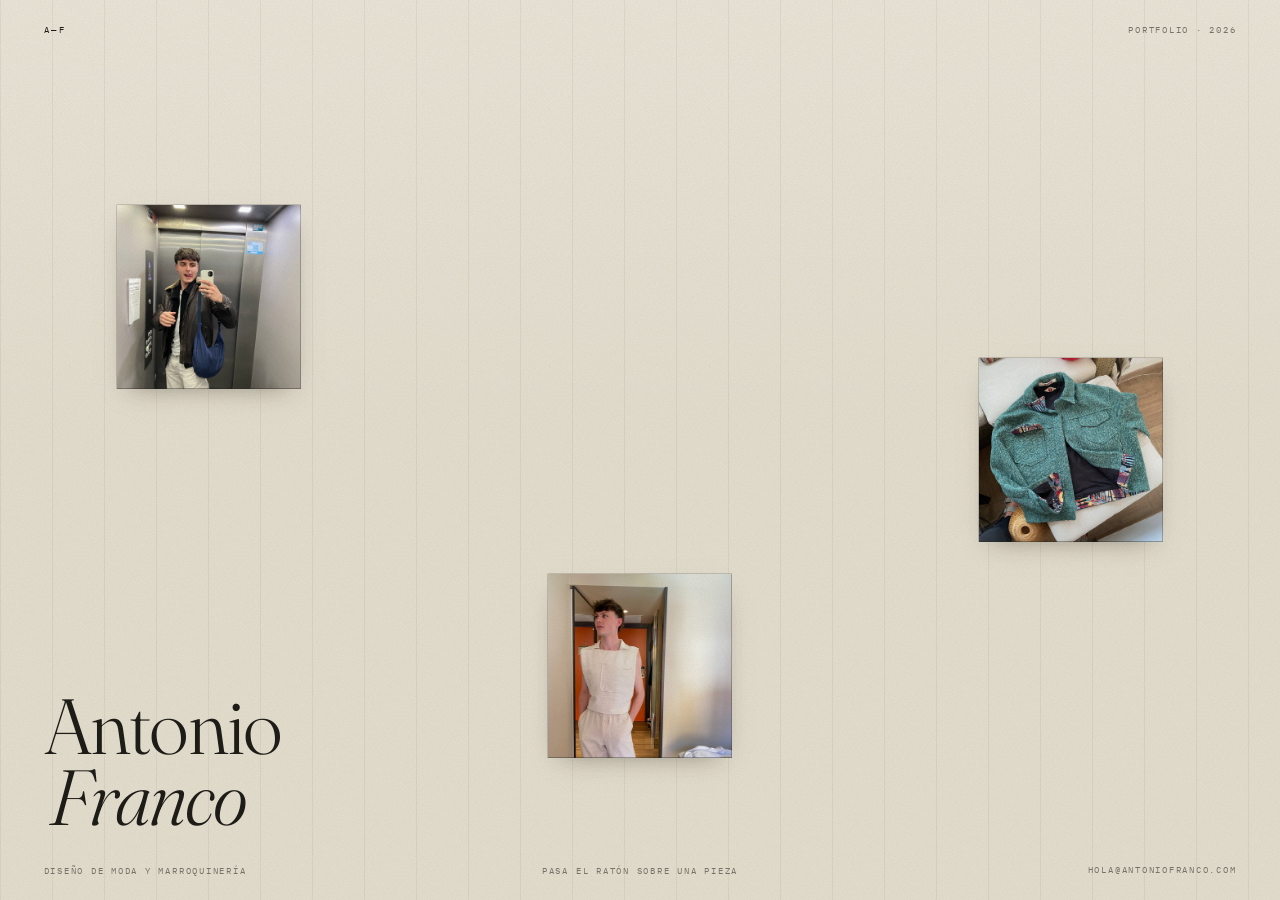
==== index.html @ 1c2f72b3 "Estructura inicial de la web" ====
<!doctype html>
<html lang="es">
<head>
<meta charset="utf-8">
<meta name="viewport" content="width=device-width, initial-scale=1">
<meta name="description" content="Antonio Franco — diseño de moda y marroquinería. Portfolio.">
<title>Antonio Franco</title>
<link rel="preconnect" href="https://fonts.googleapis.com">
<link rel="preconnect" href="https://fonts.gstatic.com" crossorigin>
<link rel="stylesheet" href="https://fonts.googleapis.com/css2?family=Fraunces:ital,opsz,wght@0,9..144,200..700;1,9..144,200..500&family=IBM+Plex+Mono:wght@400;500&display=swap">
</head>
<body>
<style>
  /*
     ANTONIO FRANCO — hero
     Tres piezas sueltas sobre papel. Al pasar el ratón se abren
     en tríptico y cada una reproduce su tercio del mismo vídeo.
     Mundo visual único (papel de taller): sin tema oscuro,
     todos los colores pintados explícitamente.
 */
  :root{
    --paper:    #E4DECE;
    --ink:      #1E1C17;
    --graphite: #7A756A;
    --rule:     rgba(30,28,23,.13);
    --indigo:   #2A2472;

    --f-display:"Fraunces","Hoefler Text",Georgia,serif;
    --f-mono:"IBM Plex Mono",ui-monospace,"SF Mono",Menlo,monospace;

    --gutter: clamp(1.1rem,3.4vw,3.4rem);
    --gap: clamp(6px,.85vw,14px);
    --sq: clamp(104px,14.4vw,250px);
    --ease: cubic-bezier(.16,.86,.28,1);
    --dur: 820ms;
  }

  *{ box-sizing:border-box; }
  html,body{ height:100%; }
  body{
    margin:0;
    background:var(--paper);
    color:var(--ink);
    font-family:var(--f-display);
    font-optical-sizing:auto;
    -webkit-font-smoothing:antialiased;
    overflow:hidden;
  }

  .hero{
    position:relative;
    height:100dvh; min-height:520px;
    overflow:hidden;
    background:
      repeating-linear-gradient(to right, rgba(30,28,23,.055) 0 1px, transparent 1px 52px),
      linear-gradient(to bottom, rgba(255,253,247,.20), rgba(255,253,247,0) 46%),
      var(--paper);
    cursor:default;
  }
  .hero::after{ /* grano de papel */
    content:""; position:absolute; inset:0; pointer-events:none; z-index:5;
    opacity:.45; mix-blend-mode:multiply;
    background-image:url("data:image/svg+xml,%3Csvg xmlns='http://www.w3.org/2000/svg' width='160' height='160'%3E%3Cfilter id='n'%3E%3CfeTurbulence type='fractalNoise' baseFrequency='.85' numOctaves='3'/%3E%3CfeColorMatrix type='saturate' values='0'/%3E%3C/filter%3E%3Crect width='160' height='160' filter='url(%23n)' opacity='.35'/%3E%3C/svg%3E");
  }

  /* Rótulos */
  .chrome{
    position:absolute; inset:0; z-index:1;
    padding:clamp(1rem,2.6vh,1.9rem) var(--gutter);
    display:grid; grid-template-rows:auto 1fr auto;
    pointer-events:none;
    transition:opacity 420ms ease, filter 420ms ease;
  }
  .hero.open .chrome{ opacity:0; filter:blur(2px); }

  .mono{
    font-family:var(--f-mono);
    font-size:clamp(.58rem,.72vw,.72rem);
    letter-spacing:.19em; text-transform:uppercase;
    color:var(--graphite);
  }
  .row{ display:flex; justify-content:space-between; align-items:baseline; gap:1rem; }
  .row .mark{ color:var(--ink); letter-spacing:.3em; }

  .name{
    align-self:end;
    margin:0 0 clamp(1rem,3.4vh,2.4rem); font-weight:300;
    font-size:clamp(2rem,6.1vw,5.6rem);
    line-height:.9; letter-spacing:-.022em;
  }
  .name em{ font-style:italic; font-weight:300; display:block; padding-left:.07em; }

  .foot{ align-items:flex-end; }
  .foot a{ color:var(--graphite); text-decoration:none; pointer-events:auto; border-bottom:1px solid transparent; }
  .foot a:hover{ color:var(--indigo); border-bottom-color:var(--indigo); }
  .foot a:focus-visible{ outline:2px solid var(--indigo); outline-offset:3px; }

  .hint{
    position:absolute; z-index:1;
    left:50%; bottom:clamp(1rem,2.6vh,1.9rem);
    transform:translateX(-50%);
    margin:0; pointer-events:none;
    transition:opacity 380ms ease;
  }
  .hero.open .hint, .hero.touched .hint{ opacity:0; }

  /* Las tres piezas */
  .panel{
    position:absolute; z-index:2;
    margin:0; padding:0;
    left:var(--cx); top:var(--cy);
    width:var(--sq); height:var(--sq);
    transform:translate(-50%,-50%);
    overflow:hidden;
    background:#0d0c0b;
    cursor:pointer;
    -webkit-tap-highlight-color:transparent;
    box-shadow:0 10px 26px -14px rgba(40,32,20,.5);
    transition:
      left var(--dur) var(--ease),
      top var(--dur) var(--ease),
      width var(--dur) var(--ease),
      height var(--dur) var(--ease),
      box-shadow var(--dur) var(--ease);
  }
  .panel img,
  .panel canvas{
    position:absolute; inset:0;
    width:100%; height:100%;
    display:block; object-fit:cover;
    object-position:var(--pos,50% 50%);
    -webkit-user-select:none; user-select:none; -webkit-user-drag:none;
  }
  .panel canvas{ opacity:0; transition:opacity 320ms ease; }
  .panel:focus-visible{ outline:2px solid var(--indigo); outline-offset:4px; }

  /* posiciones cerradas: mismos centros de columna, alturas distintas */
  .p1{ --cx:16.33%; --cy:33%; --pos:44% 46%; }
  .p2{ --cx:50%;    --cy:74%; --pos:38% 38%; }
  .p3{ --cx:83.67%; --cy:50%; --pos:52% 48%; }

  /* abiertas: un tercio de pantalla cada una */
  .hero.open .panel{
    top:50%;
    width:calc((100% - 4*var(--gap)) / 3);
    height:calc(100% - 2*var(--gap));
    box-shadow:0 0 0 rgba(0,0,0,0);
  }
  .hero.open .p1{ left:calc(var(--gap) + (100% - 4*var(--gap))/6); }
  .hero.open .p2{ left:50%; }
  .hero.open .p3{ left:calc(100% - var(--gap) - (100% - 4*var(--gap))/6); }

  /* sonda para leer --gap resuelto en px desde JS */
  #probe{ position:absolute; left:-9999px; top:0; width:var(--gap); height:1px; }

  #clip{ position:absolute; width:1px; height:1px; opacity:0; pointer-events:none; left:-9999px; }

  /* En táctil no hay hover: al pulsar, esa pieza sola a pantalla completa */
  @media (hover:none){
    .hero.open .panel{ opacity:0; pointer-events:none; transition:opacity 300ms ease, left var(--dur) var(--ease), top var(--dur) var(--ease), width var(--dur) var(--ease), height var(--dur) var(--ease); }
    .hero.open .panel.solo{
      opacity:1; pointer-events:auto;
      left:50%; top:50%;
      width:calc(100% - 2*var(--gap));
      height:calc(100% - 2*var(--gap));
    }
    .hero.open .panel.solo canvas{ background:var(--paper); }
  }

  @media (max-width:760px){
    :root{ --sq:clamp(96px,26vw,190px); --gutter:clamp(.7rem,3vw,1.4rem); }
    .p1{ --cx:26%; --cy:26%; }
    .p2{ --cx:50%; --cy:56%; }
    .p3{ --cx:74%; --cy:38%; }
    .name{ font-size:clamp(1.9rem,9vw,3.4rem); }
    .foot{ flex-direction:column; align-items:flex-start; gap:.35rem; }
  }

  @media (prefers-reduced-motion:reduce){
    :root{ --dur:1ms; }
    .panel, .chrome, .hint, .panel canvas{ transition-duration:1ms; }
  }
</style>

<section class="hero" id="hero">

  <figure class="panel p1" tabindex="0" aria-label="Pieza uno">
    <img src="[data-uri]" alt="Chaqueta de cuero y pantalón de lino" draggable="false">
    <canvas></canvas>
  </figure>
  <figure class="panel p2" tabindex="0" aria-label="Pieza dos">
    <img src="[data-uri]" alt="Conjunto de lino crudo sin mangas" draggable="false">
    <canvas></canvas>
  </figure>
  <figure class="panel p3" tabindex="0" aria-label="Pieza tres">
    <img src="[data-uri]" alt="Sobrecamisa de tweed verde con forro estampado" draggable="false">
    <canvas></canvas>
  </figure>

  <div class="chrome">
    <div class="row mono">
      <span class="mark">A—F</span>
      <span>Portfolio · 2026</span>
    </div>
    <h1 class="name">Antonio<em>Franco</em></h1>
    <div class="row foot mono">
      <span>Diseño de moda y marroquinería</span>
      <!-- EDITA: pon aquí el email real -->
      <a href="mailto:hola@antoniofranco.com">hola@antoniofranco.com</a>
    </div>
  </div>

  <p class="hint mono" id="hint">Pasa el ratón sobre una pieza</p>

  <i id="probe" aria-hidden="true"></i>
  <video id="clip" src="[data-uri]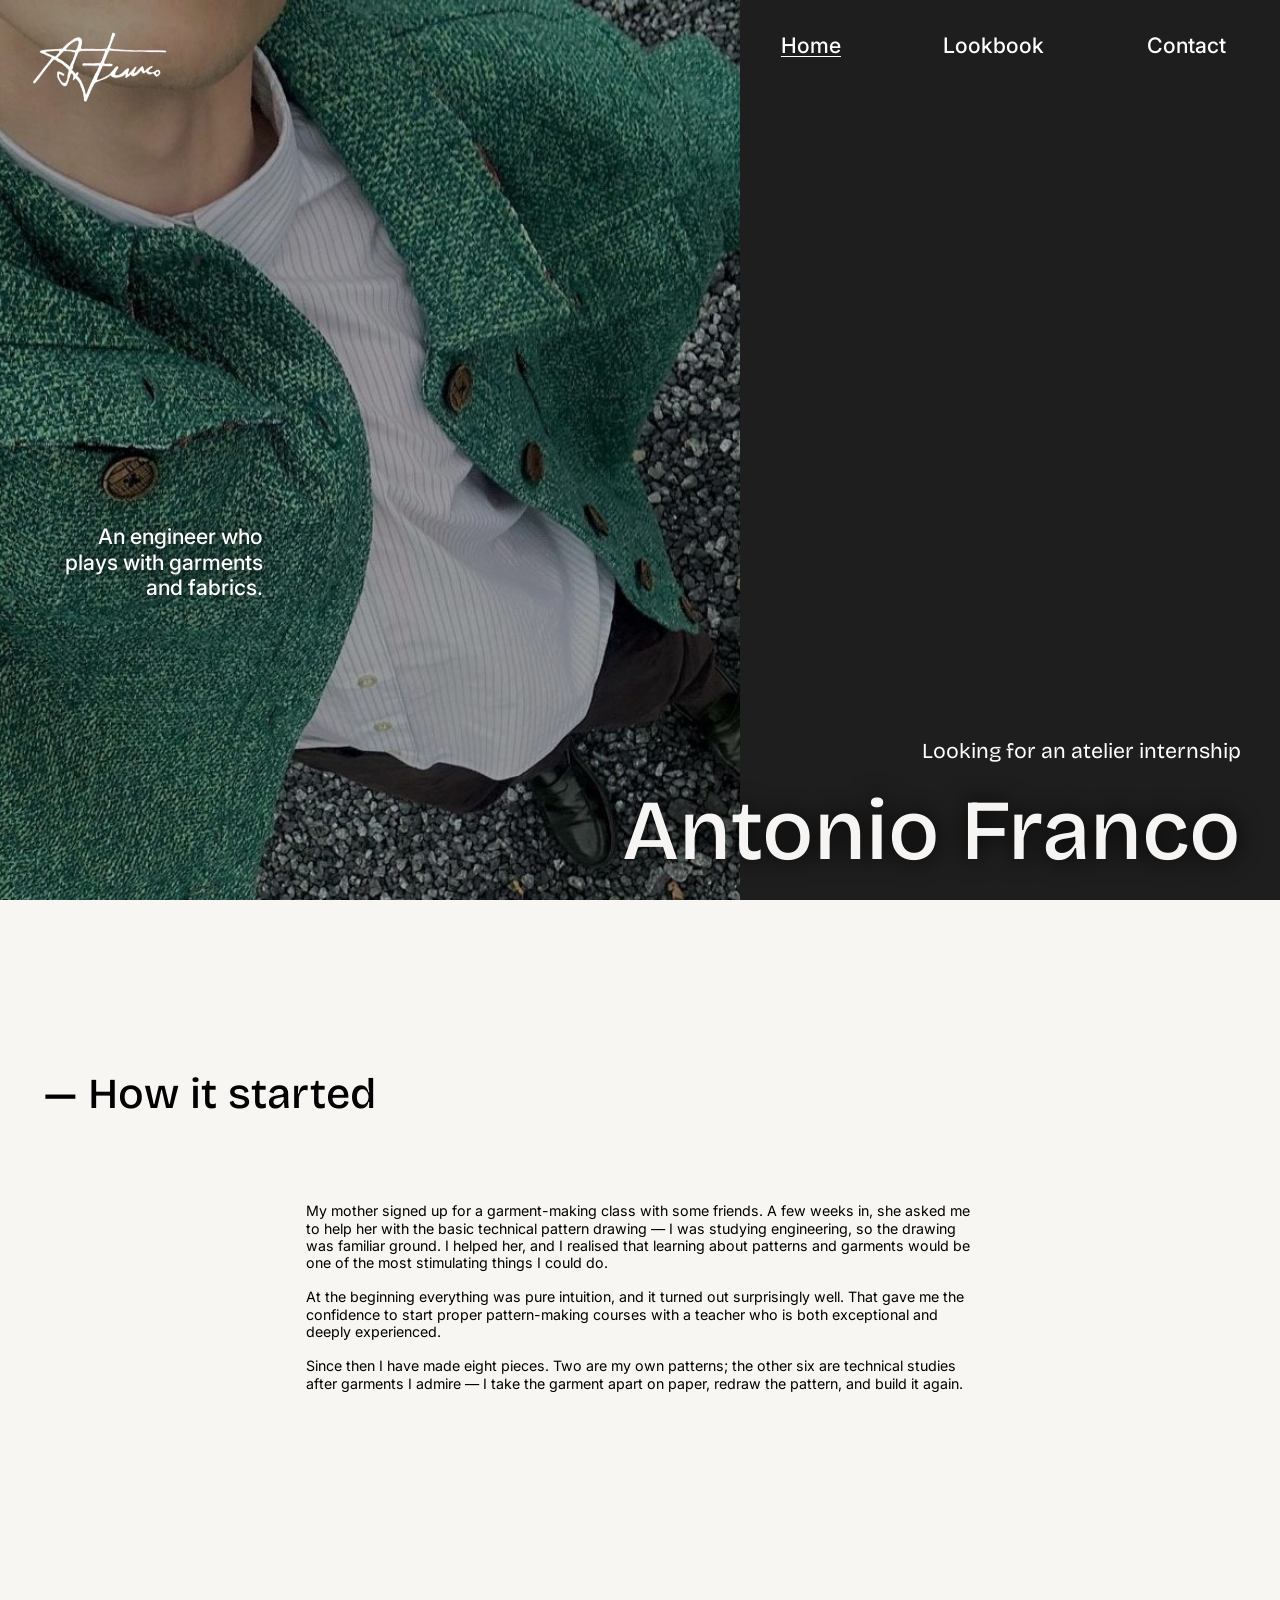
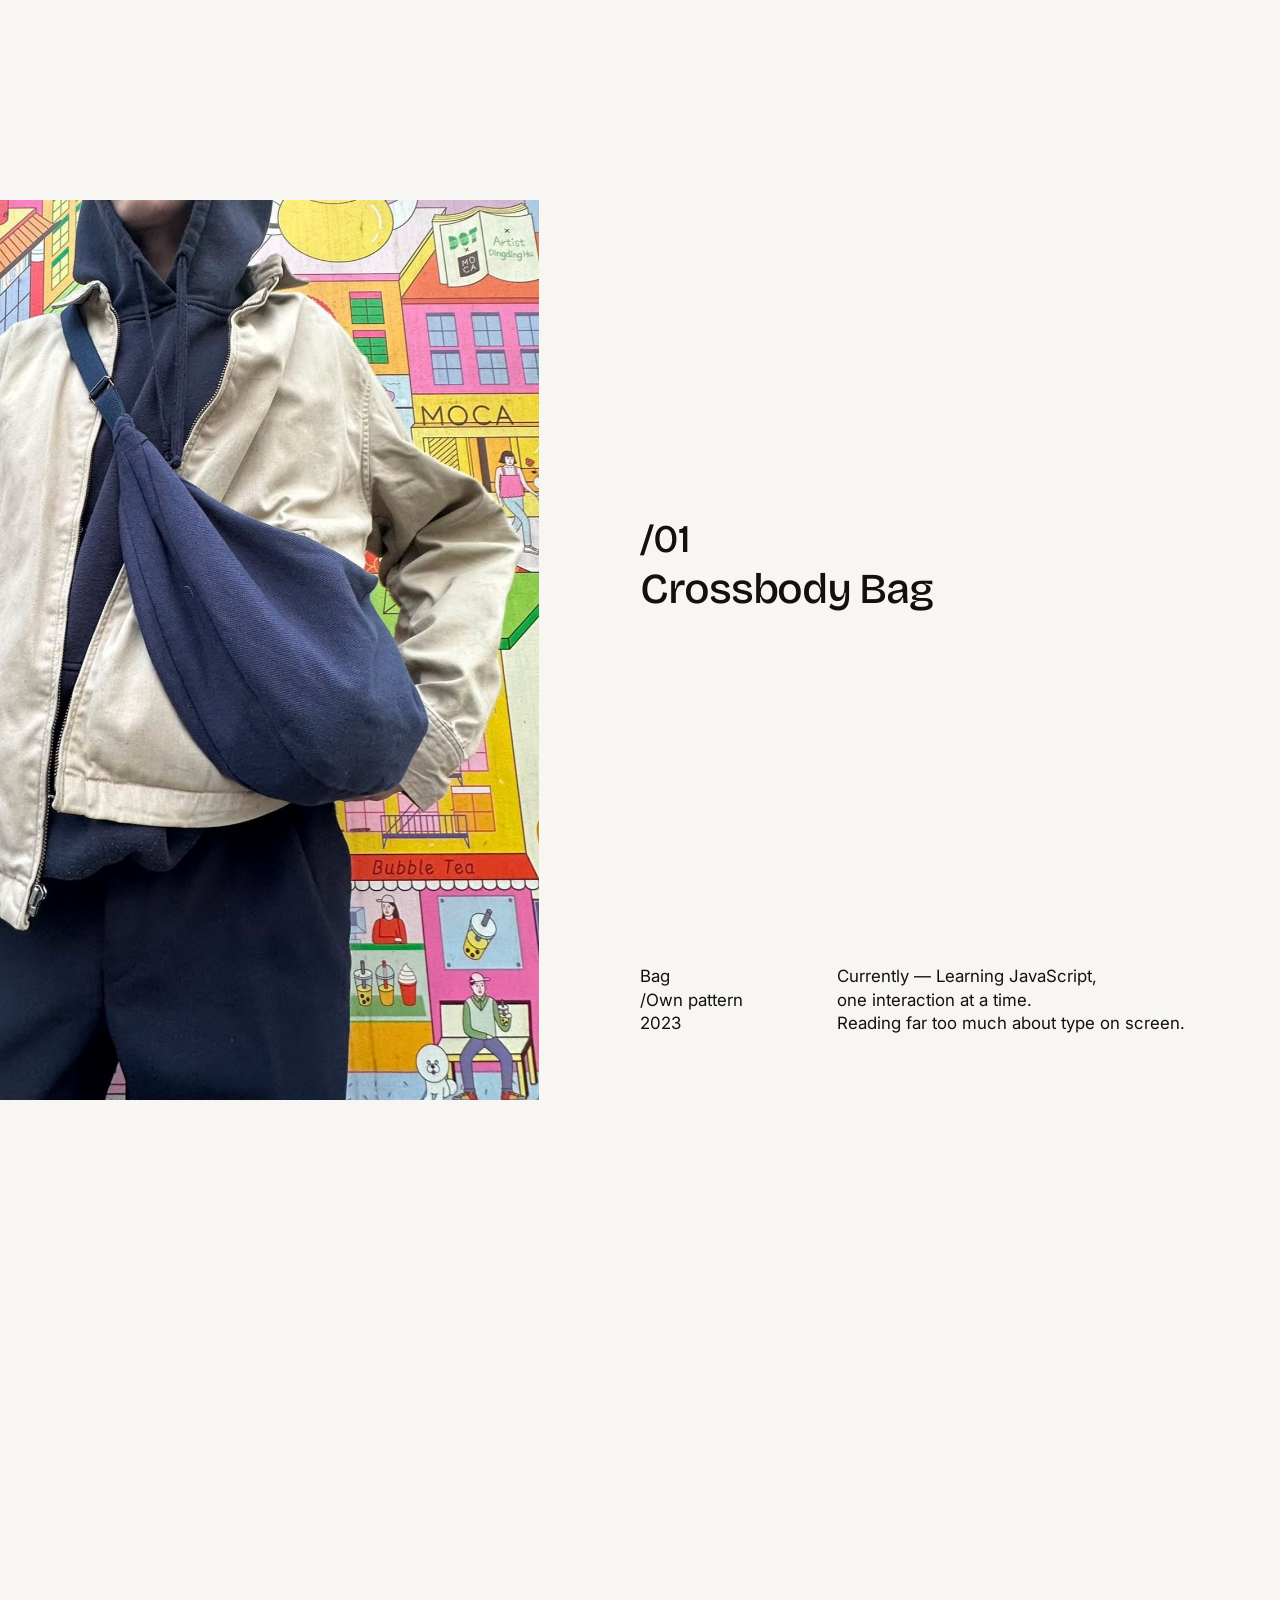
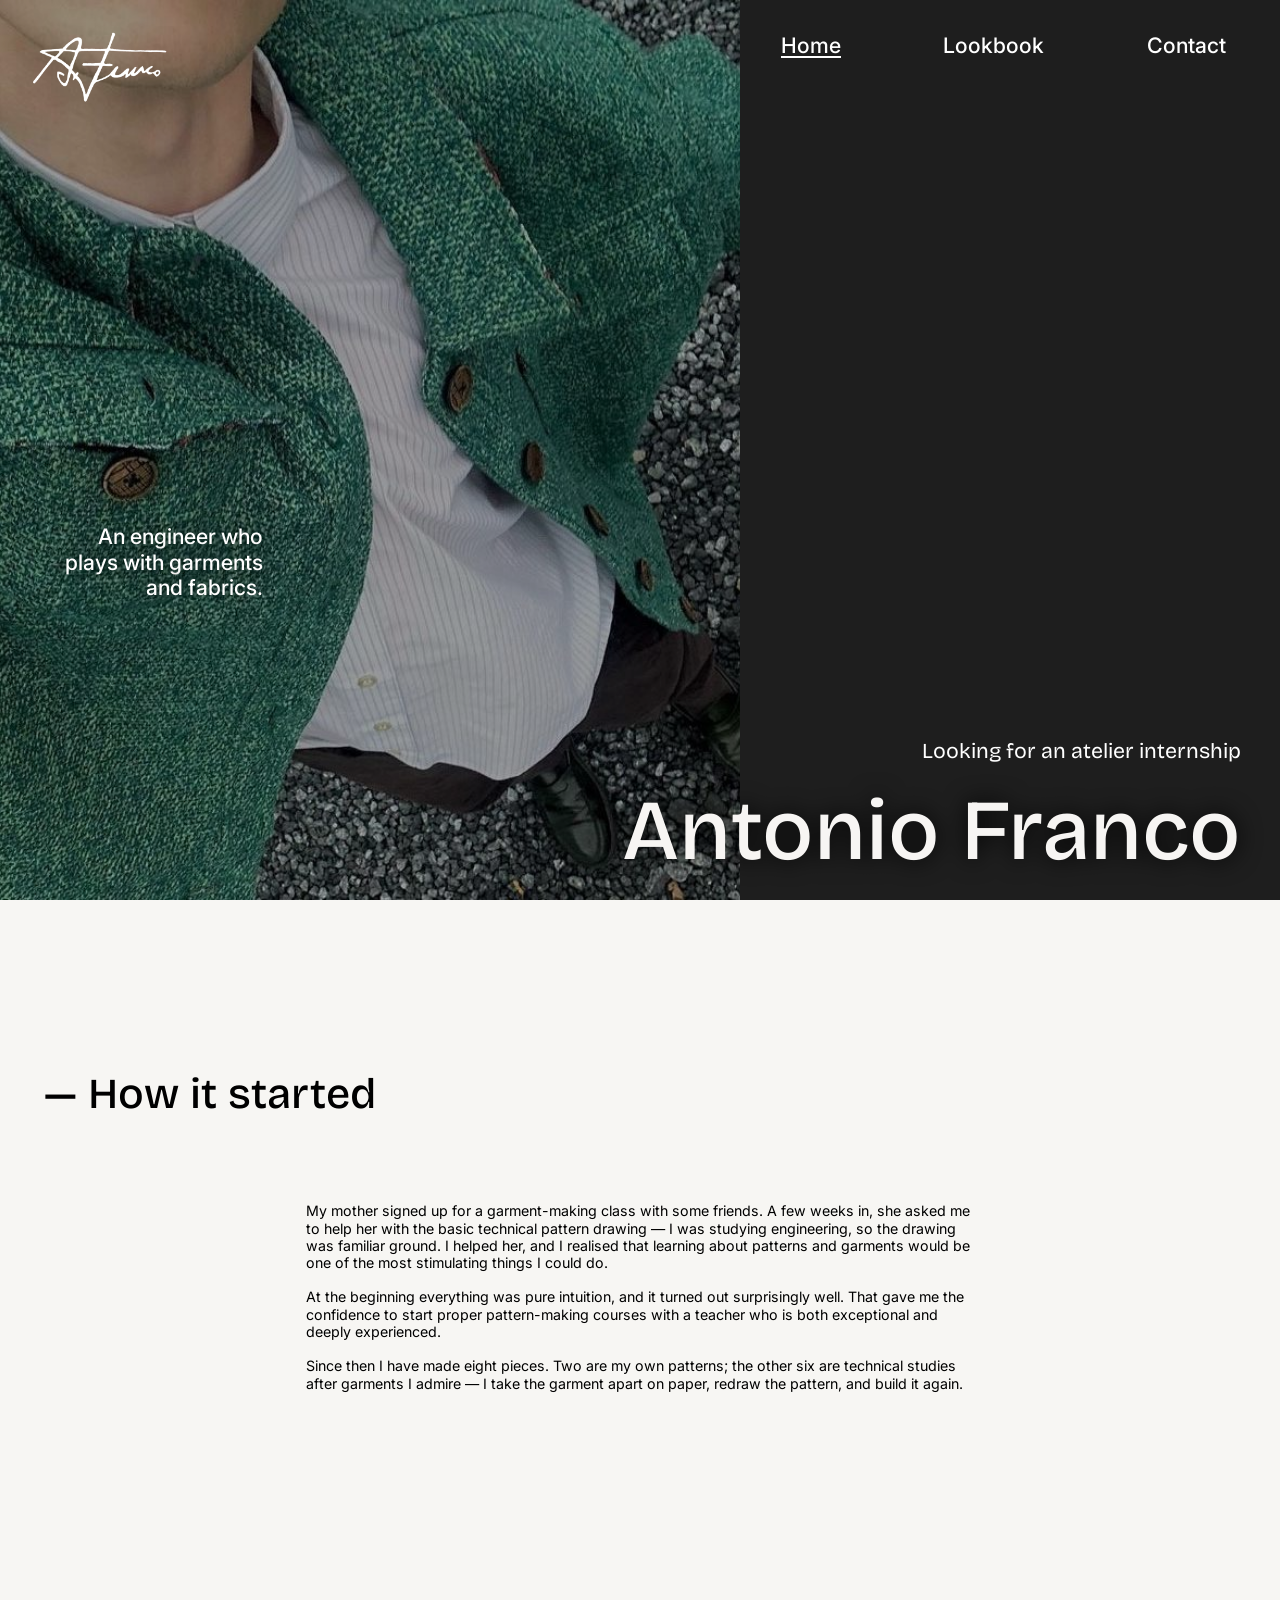
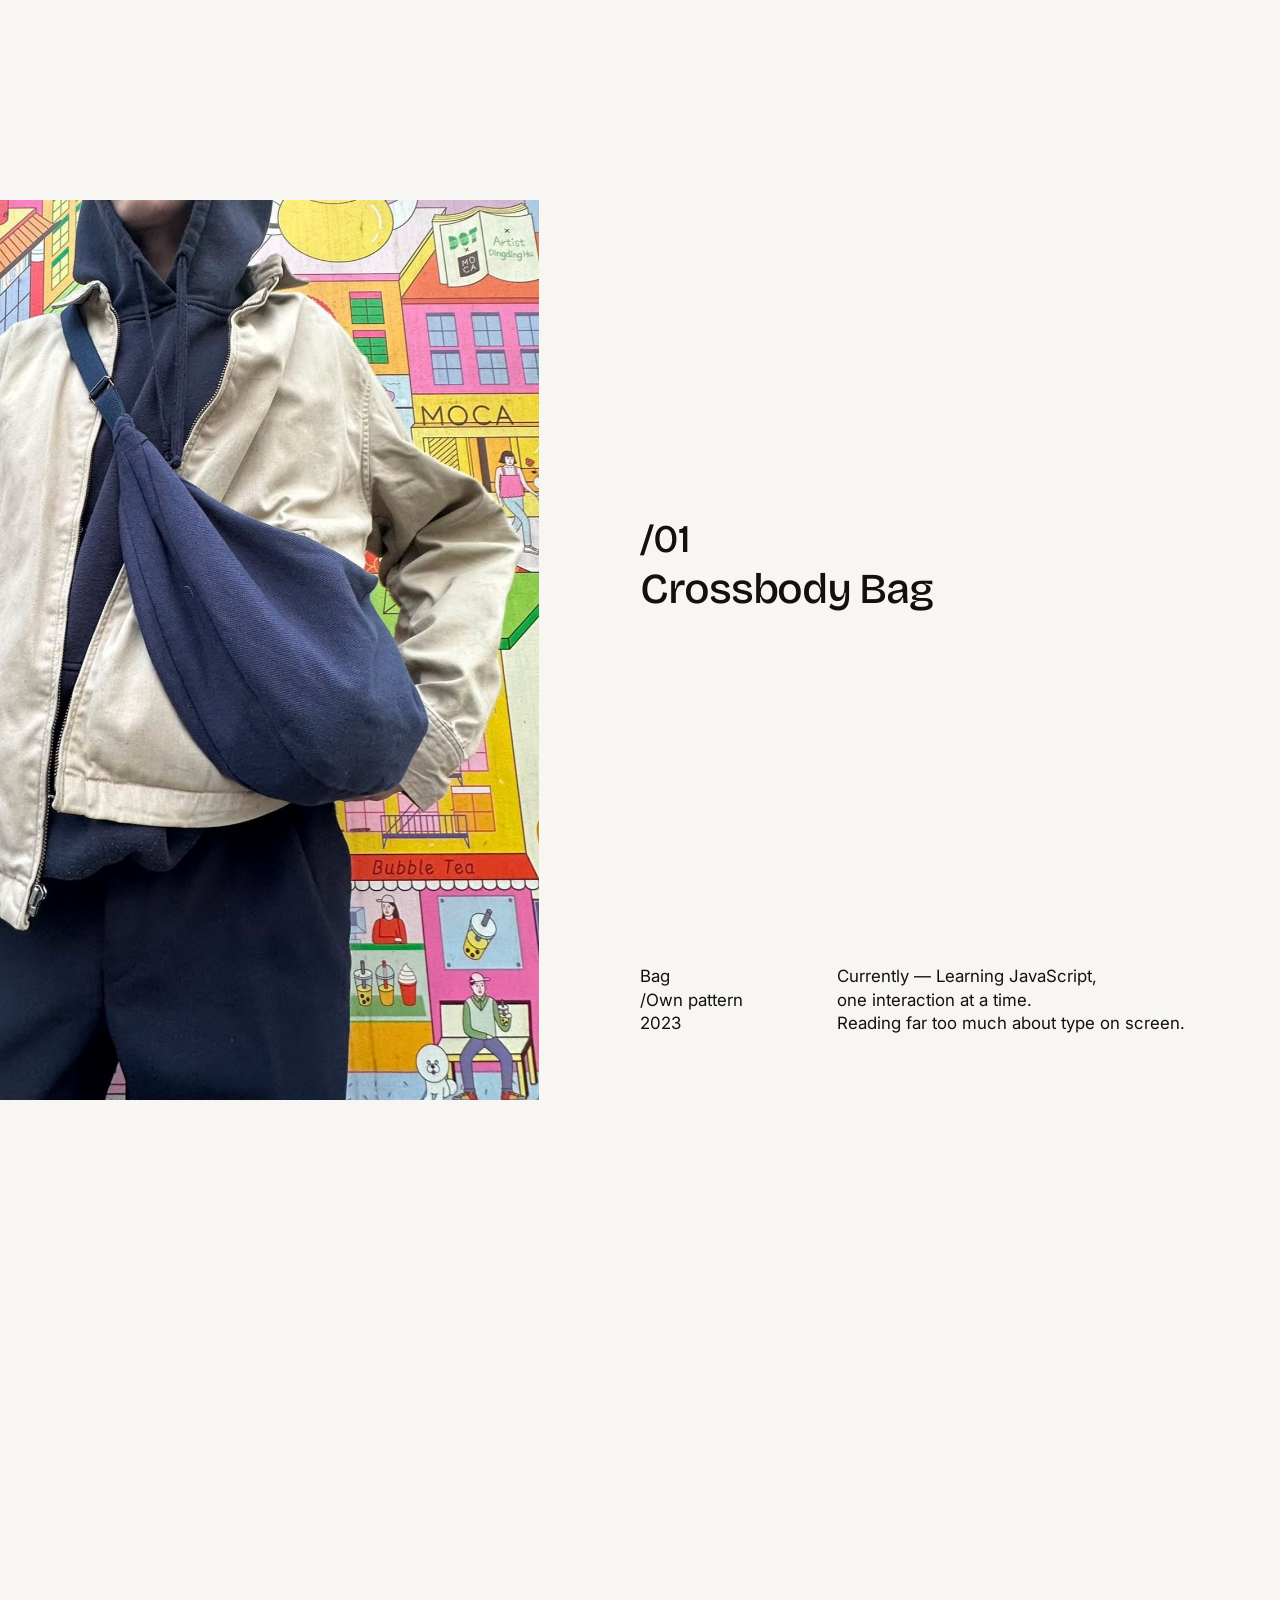
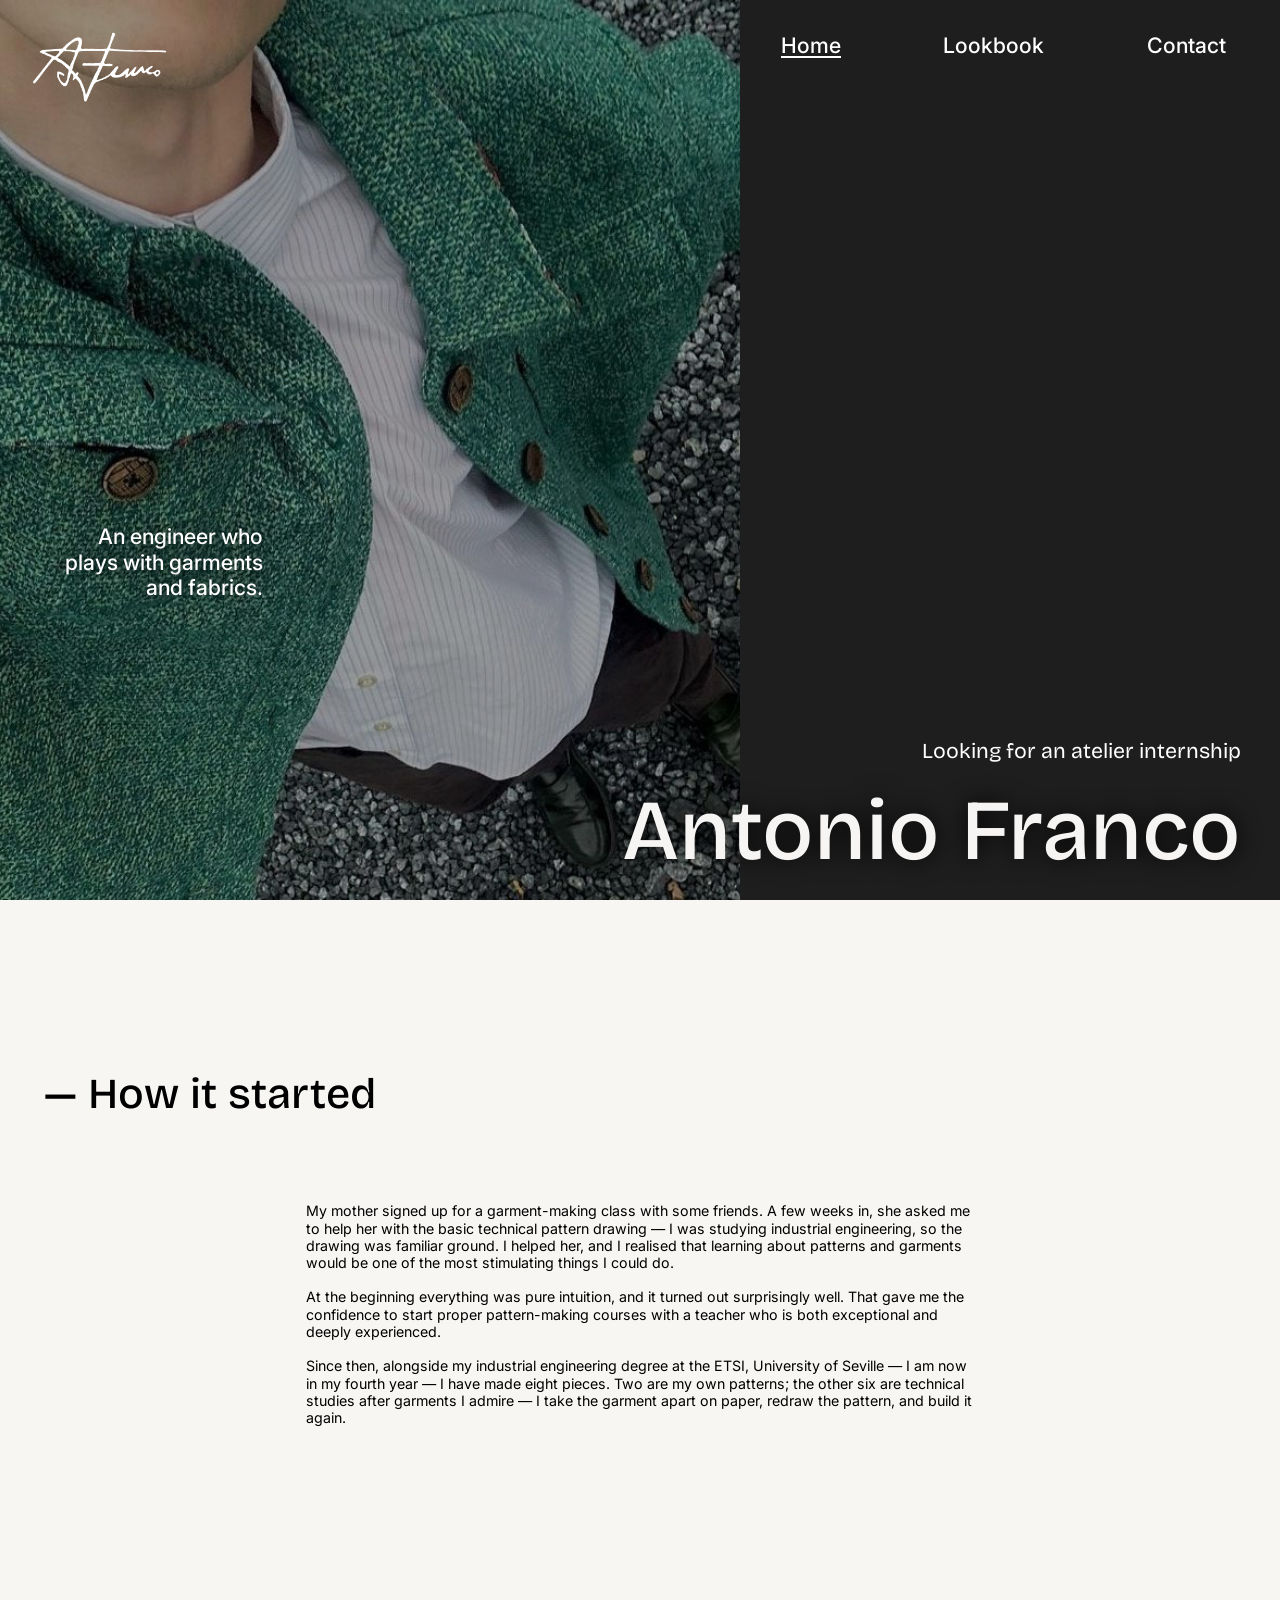
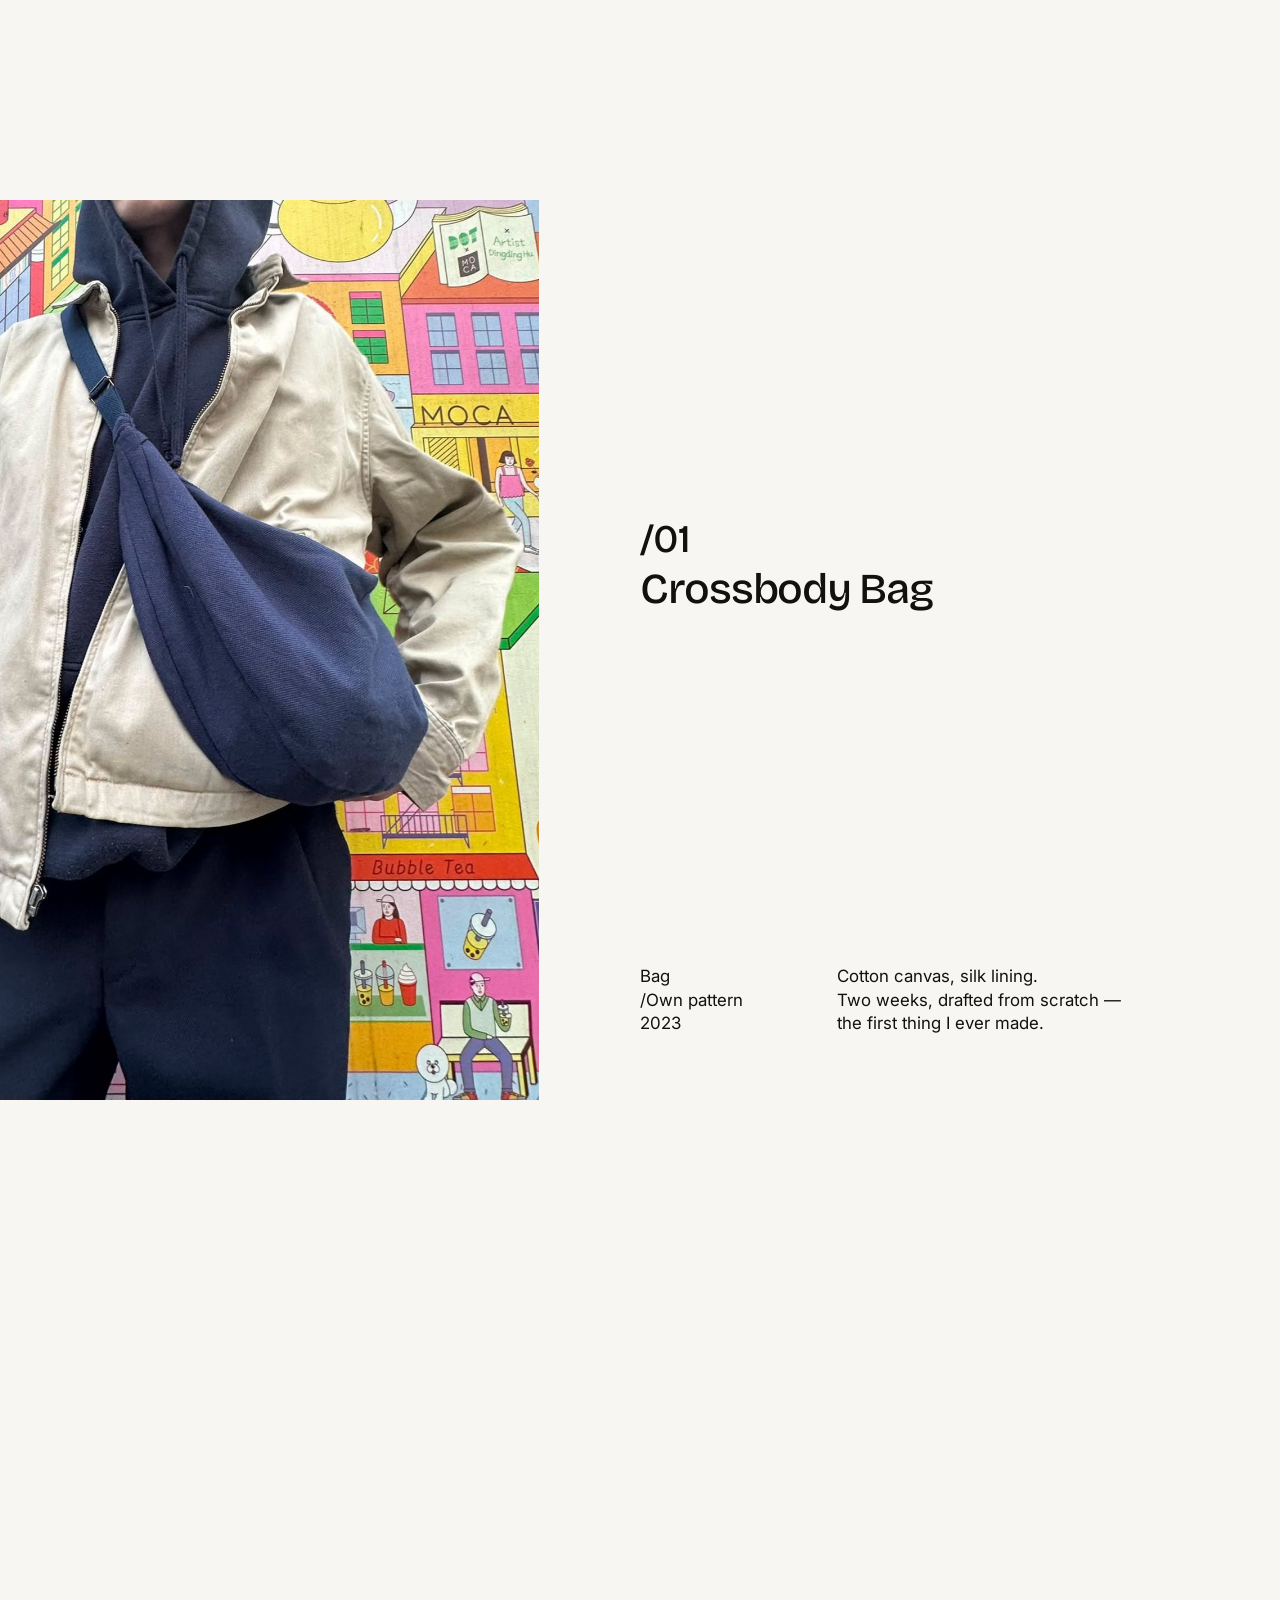
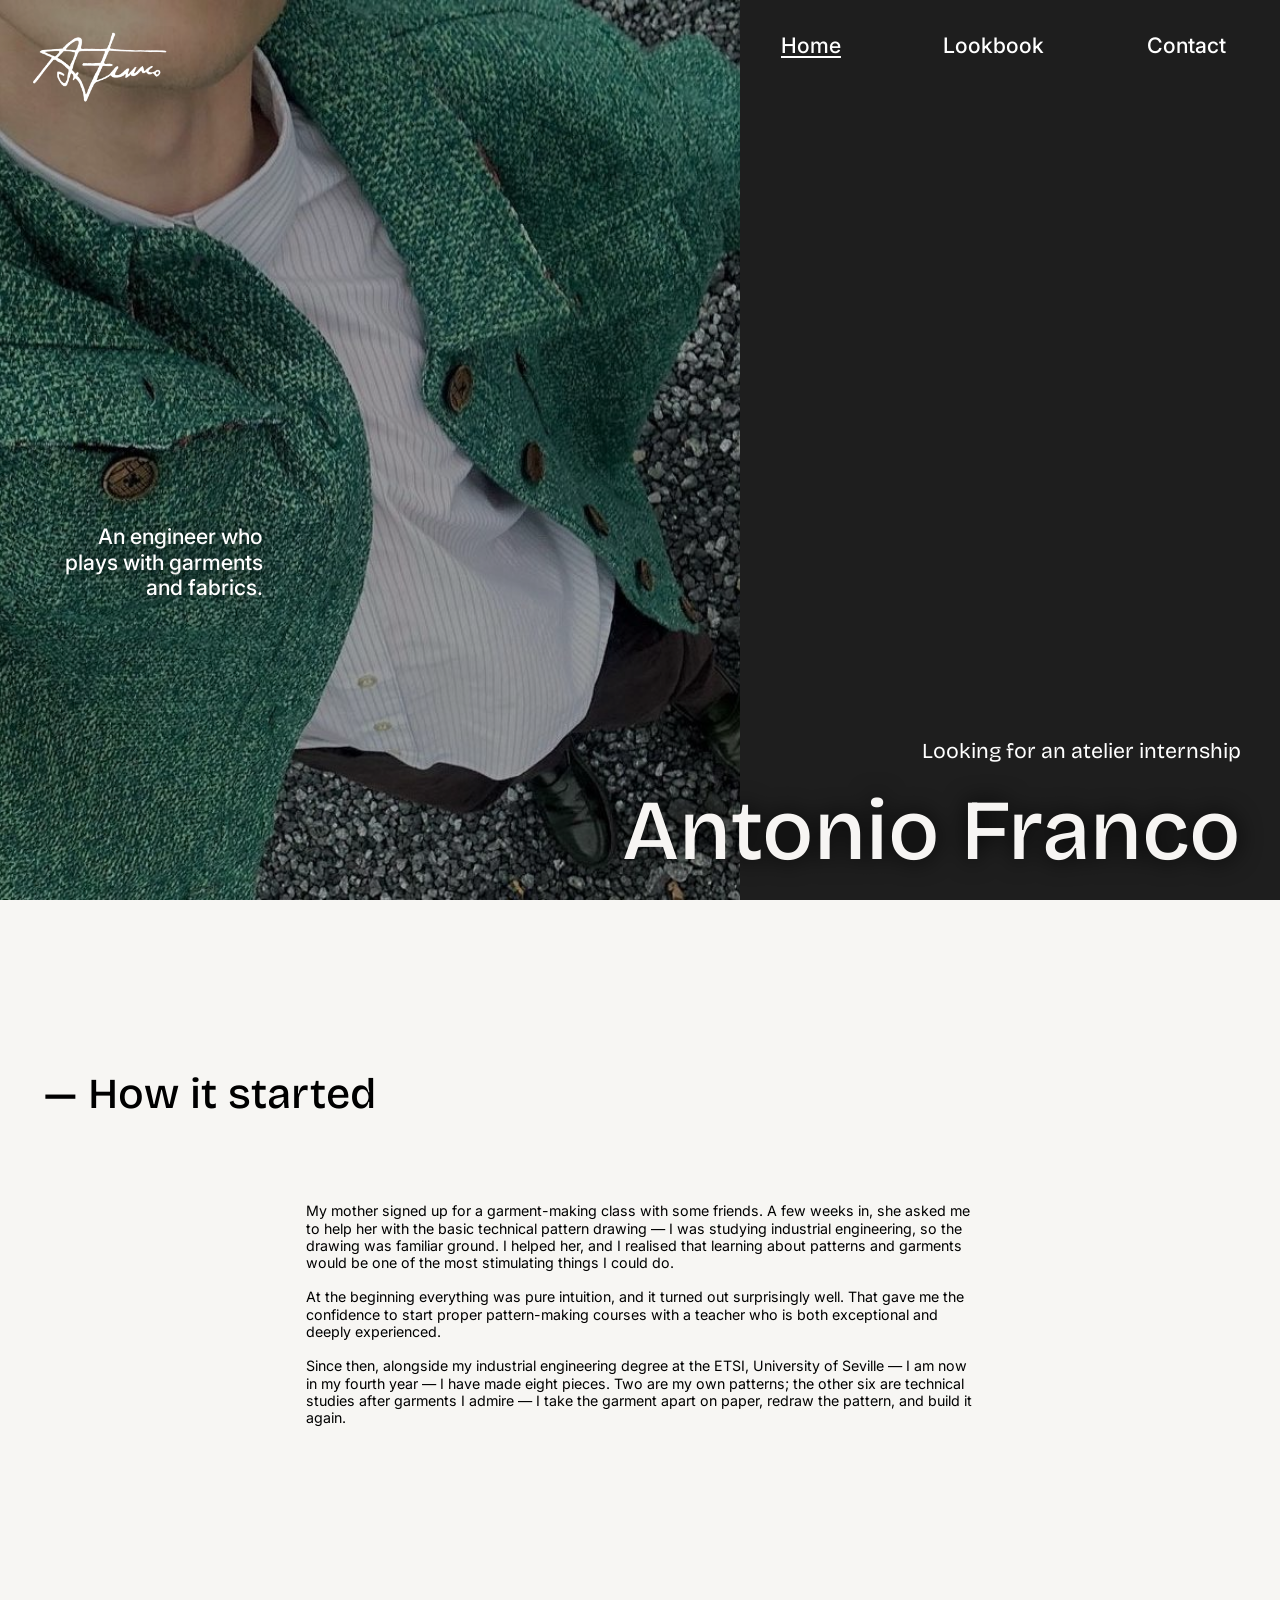
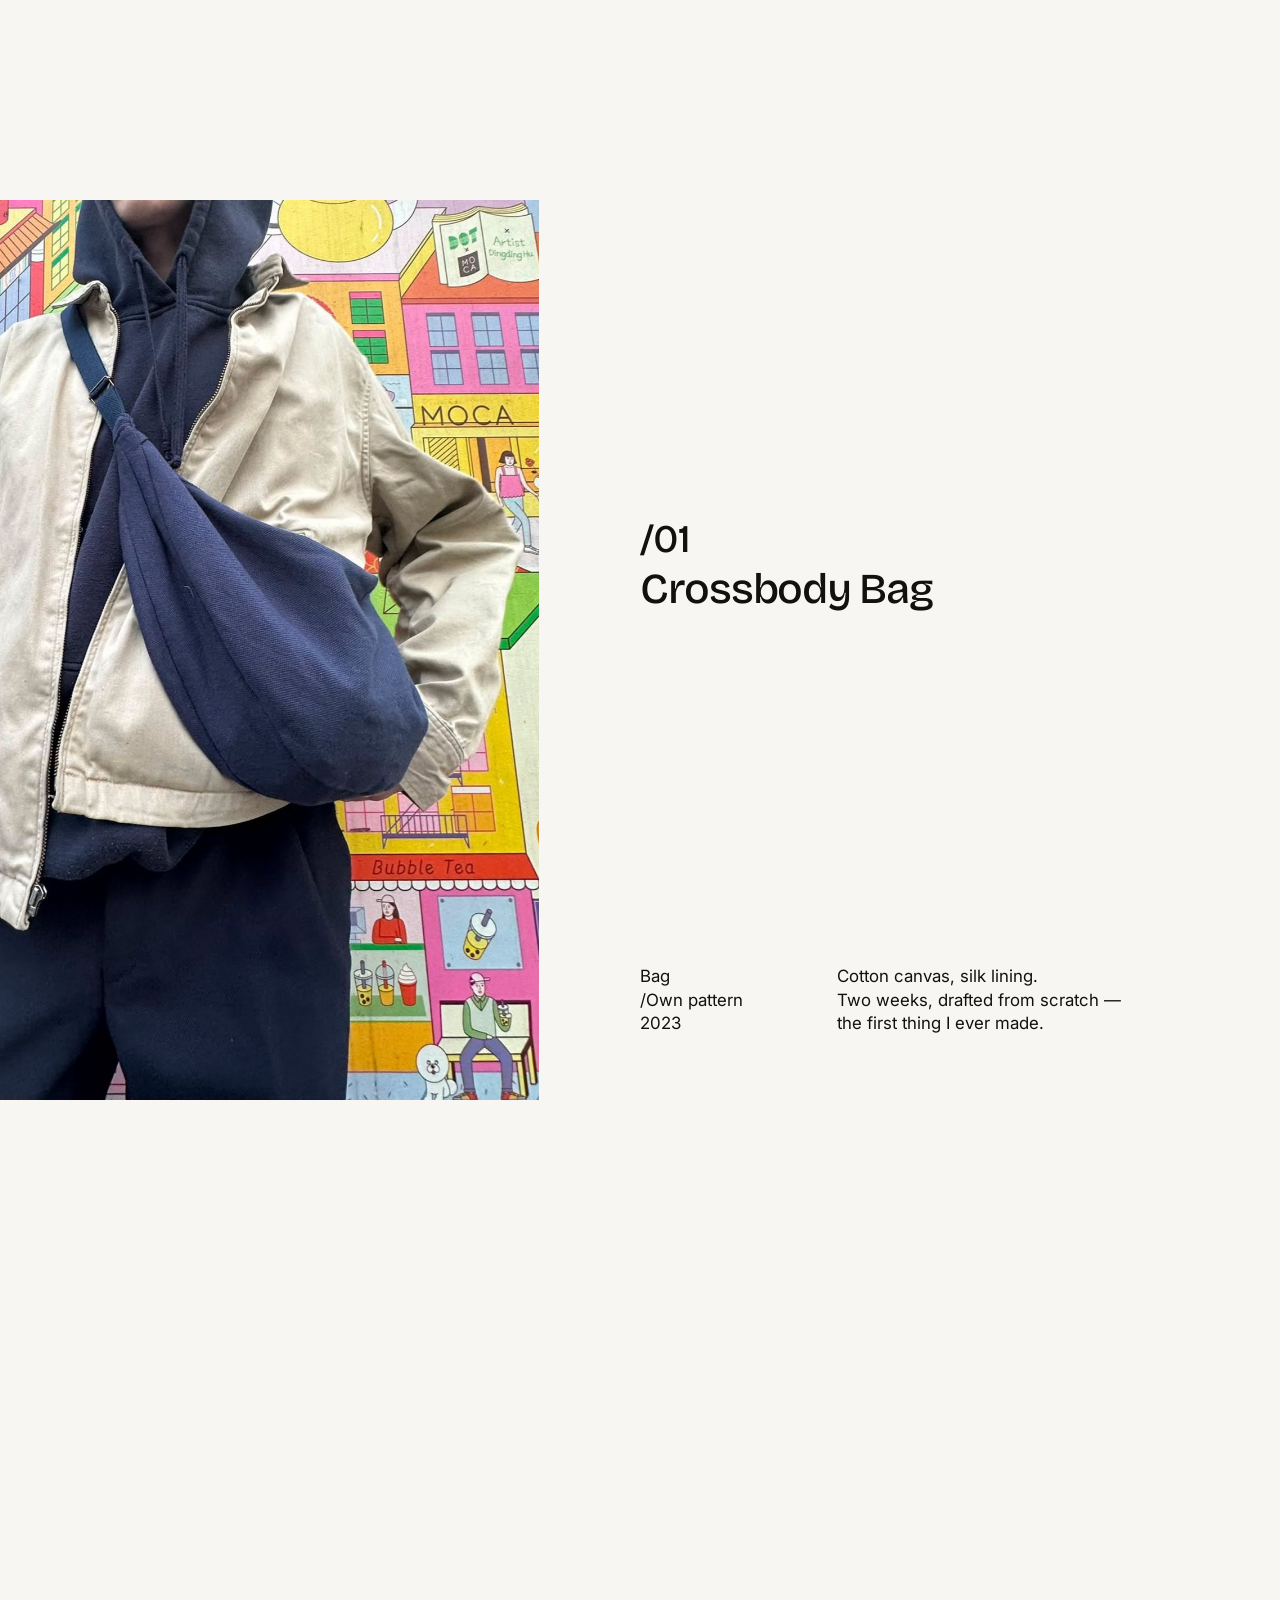
